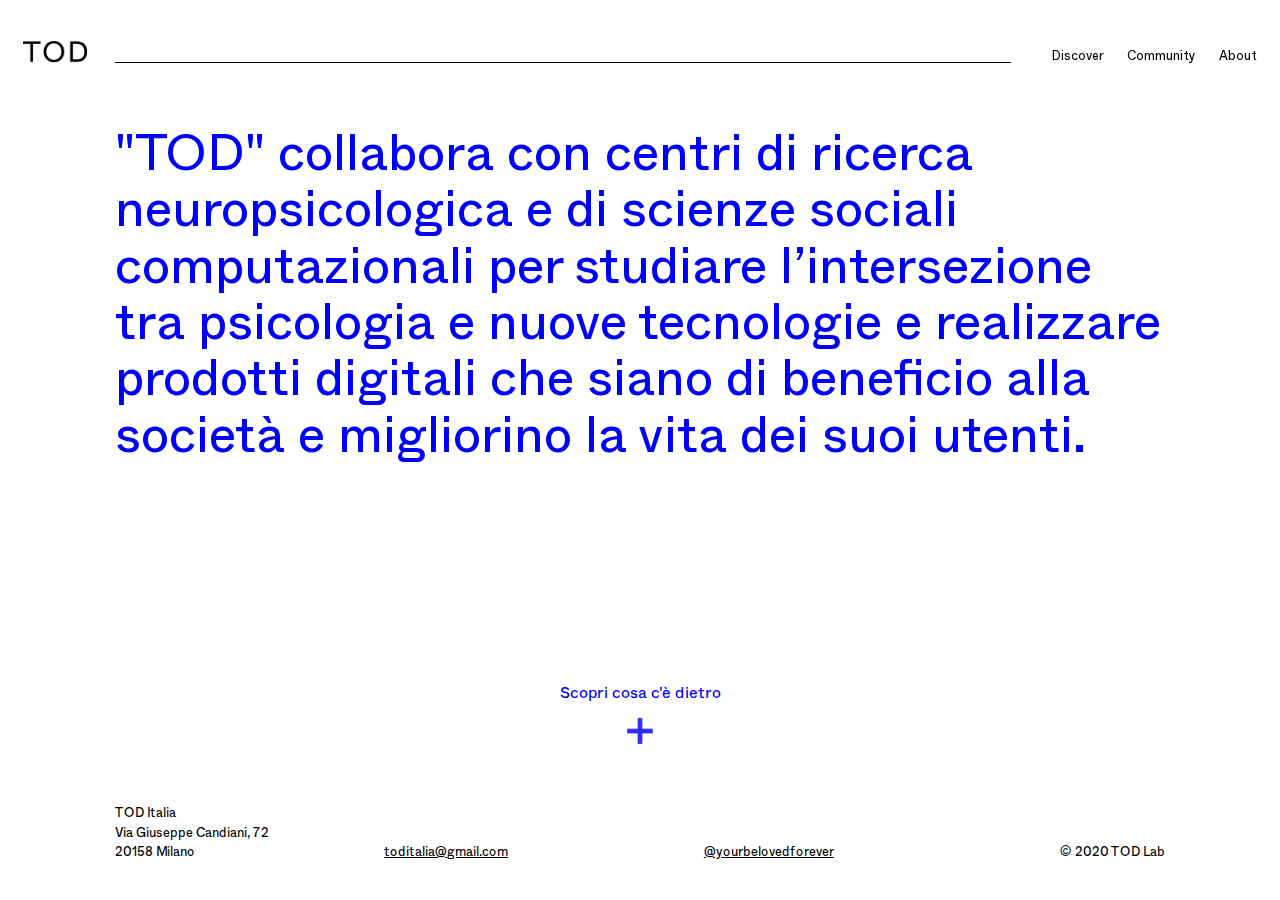
==== about.html @ 8852838d "Update about.html" ====
<!DOCTYPE html>
<html>
  <head>
    <meta charset="utf-8">
    <!-- DESKTOP -->
        <link  id="style" rel="stylesheet" type="text/css" href="assets/css/about/about1.css" media="screen and (min-width: 991px)" />
        <link rel="stylesheet" type="text/css" href="assets/css/about/about-common.css" media="screen and (min-width: 991px)" />

    <!-- MOBILE PORTRAIT -->
        <link id="style" rel="stylesheet" type="text/css" href="assets/css/mobile-portrait/about/about1-mp.css" media="screen and (orientation:portrait) and (max-width:991px)">
        <link rel='stylesheet' type='text/css' href='assets/css/mobile-portrait/about/about-common-mp.css' media="screen and (orientation:portrait) and (max-width:991px)">

    <!-- MOBILE LANDSCAPE -->
        <link id="style" rel="stylesheet" type="text/css" href="assets/css/about/about1.css" media="screen and (orientation:landscape) and (max-width:991px)">
        <link rel='stylesheet' type='text/css' href="assets/css/about/about-common.css" media="screen and (orientation:landscape) and (max-width:991px)">



    <meta name="viewport" content="width=device-width, initial-scale=1.0">

    <script src="assets/js/p5.min.js"></script>
    <script src="https://code.jquery.com/jquery-1.11.0.min.js"></script>
    <script src="assets/js/footer2.js"></script>


    <title>TOD: About</title>
    <link rel = "icon" href ="../assets/img/icon.png" type = "image/x-icon">
  </head>

<body>
  <!-- HEADER -->
  <div id = "header">
  <a href="index.html"><img src="assets/img/header/logo.png" id="logo" alt="TOD"></a>
  <hr id="headerline" style="position: fixed; height: 1px; border-style: none; background-color: black">
  </div>

  <div id="menu">
  <a href="discover.html" class="headerbtn" id="discover">Discover</a>
  <a href="community.html" class="headerbtn" id="community">Community</a>
  <a href="about.html" class="headerbtn" id="about">About</a>
  </div>
  </div>

<!-- ABOUT CONTENT -->
<div id="about-text">"TOD" collabora con centri di ricerca neuropsicologica e di scienze sociali computazionali per studiare l’intersezione tra
psicologia e nuove tecnologie e realizzare prodotti digitali che siano di beneficio alla società e migliorino la vita dei suoi utenti.</div>

<!-- CREDITS CONTENT -->
<div id="credits-container">

<div id="credits-text">
  <div id="credits-paragraph">TOD" è un progetto di design speculativo elaborato per il Laboratorio di Sintesi Finale C1 di Design della Comunicazione al Politecnico di Milano.</div>
  <div id="credits-names-block">
    <div class="credits-names" id="studs">TEAM<br>
  <a href="mailto:giovanni.bonassi99@gmail.com" id="studs-links">Giovanni Bonassi</a><br>
  <a href="mailto:martinabracchi.mb@gmail.com" id="studs-links">Martina Bracchi</a><br>
  <a href="mailto:silcasavola@gmail.com" id="studs-links">Silvia Casavola</a><br>
  <a href="mailto:don.ren99@gmail.com" id="studs-links">Donato Renzulli</a><br>
  <a href="mailto:tom.straga@gmail.com" id="studs-links">Tommaso Stragà</a><br>
  <a href="mailto:matteo.visini.99@gmail.com" id="studs-links">Matteo Visini</a>
</div>
<div class="credits-names" id="profs">PROFESSORI<br>Francesco Ermanno Guida<br>Pietro Buffa di Castelalto<br>Alessandro Masserdotti<br>Giacomo Scandolara</div>
<div class="credits-names" id="ass">ASSISTENTI<br>Marcello Jacopo Biffi<br>Alberto Candido<br>Michele Invernizzi<br>Andrea Pronzati<br>Claudia Tranti</div>
<div class="credits-names" id="uni">Politecnico di Milano<br>Design della Comunicazione<br>Lab. di Sintesi finale - C1<br>2020/2021</div>
</div>
</div>


<!-- VIDEO -->
<div id=video>
<iframe id="myVideo" src="https://player.vimeo.com/video/493549915" frameborder="0" allow="autoplay; fullscreen" allowfullscreen></iframe>
</div>

<!-- FOOTER -->
<div id="footer2">
<hr id="footerline" style="position: absolute; height: 1px; border-style: none; background-color: black">
<div id="foot1" class="foot">TOD Italia<br>Via Giuseppe Candiani, 72<br>20158 Milano</div>
<div id="foot2" class="foot"><a href="mailto:abc@example.com" class="footerlink">toditalia@gmail.com</a></div>
<div id="foot3" class="foot"><a href="https://www.instagram.com/yourbelovedforever/" class="footerlink">@yourbelovedforever</a></div>
<div id="foot4" class="foot">© 2020 TOD Lab</div>
</div>
</div>

<!-- SHOW CREDITS BTN -->
<div id="show-credits">
<div id="show-credits-text">Scopri cosa c'è dietro</div>
<img id="show-credits-btn" src="assets/img/about/plus-blue.png" onclick="showCredits()">
</div>


<!-- FOOTER -->
<div id="footer">
<hr id="footerline1" style="position: absolute; height: 1px; border-style: none; background-color: black">
<hr id="footerline2" style="position: absolute; height: 1px; border-style: none; background-color: black">
<div id="foot1" class="foot">TOD Italia<br>Via Giuseppe Candiani, 72<br>20158 Milano</div>
<div id="foot2" class="foot"><a href="mailto:abc@example.com" class="footerlink">toditalia@gmail.com</a></div>
<div id="foot3" class="foot"><a href="https://www.instagram.com/yourbelovedforever/" class="footerlink">@yourbelovedforever</a></div>
<div id="foot4" class="foot">© 2020 TOD Lab</div>
</div>



<script>

let unveil = false;

function showCredits() {
  if (unveil == false) {
      document.getElementById('style').setAttribute('href', 'assets/css/about/about2.css');
      document.getElementById("show-credits-btn").style.animation = "plusAnimation2 1s 1";
      document.getElementById("show-credits-btn").style.animationFillMode = "forwards";
      document.getElementById("show-credits-text").style.animationPlayState = "running";
      document.getElementById("credits-container").style.animation = "credits-container-appear 1s 1";

      unveil = true;
    }
  else {
    document.getElementById('style').setAttribute('href', 'assets/css/about/about1.css');
    document.getElementById("show-credits-btn").style.animation = "plusAnimation3 1s 1";
    document.getElementById("credits-container").style.opacity = "1";
    document.getElementById("credits-container").style.animation = "credits-container-disappear 1s 1";
    document.getElementById("credits-container").style.animationFillMode = "forwards";

    unveil = false;
  }
}


</script>


</body>
</html>
---- assets/css/about/about1.css ----
.footerlink:hover {
  color: var(--tod-blue)
}

#logo:hover {
    content: url('../img/header/logo-blue.png');
}

.headerbtn:hover {
  color: var(--tod-blue);
  cursor: crosshair;
}

/* BTS BUTTON */
#show-credits-text {
  display: block;
}

#credits-container {
  opacity: 0;
 }

@keyframes credits-container-disappear {
  0% {opacity: 1;}
  100% {opacity: 0;}
}
---- assets/css/about/about-common.css ----
:root {
  --margin: 9vw;
  --top-margin: 6vh;
  --bottom-margin: 15vh;
  --header-margin: 1.8vw;


/* GRID */
  --width1: 8.33%;   /* 1/12 */
  --width2: 16.66%;   /* 1/6 */
  --width3: 25%;   /* 1/4 */
  --width4: 33.33%;   /* 1/3 */
  --width5: 41.66%;   /* 5/12 */
  --width6: 50%;   /* 1/2 */
  --width7: 58.33%;   /* 7/12 */
  --width8: 66.66%;   /* 2/3 */
  --width9: 75%;   /* 3/4 */
  --width10: 83.33%;   /* 5/6 */
  --width11: 91.66%;   /* 11/12 */

/* LAYERS */
 --header-layer: 50;
 --footer-layer: 10;
 --content-layer: 0;
 --back-content: -20;
 --overlay-layer: 20;

/* TOD BLUE <3 */
 --tod-blue: #2c2cff;
}

/* FONT */
@font-face {
    font-family: 'Whyte';
    src: url('assets/font/Whyte-Regular.eot');
    src: local('Whyte Regular'), local('Whyte-Regular'),
        url('../../font/Whyte-Regular.eot?#iefix') format('embedded-opentype'),
        url('../../font/Whyte-Regular.woff2') format('woff2'),
        url('../../font/Whyte-Regular.woff') format('woff'),
        url('../../font/Whyte-Regular.ttf') format('truetype');
    font-weight: normal;
    font-style: normal;
}

/* BODY */
body {
  margin:0;
  padding: 0;
  width: 100%;
  overflow-x: hidden;
  cursor: crosshair;
  font-family: "Whyte", sans-serif;
  line-height: 1.1;
}

body::-webkit-scrollbar {
  display: none;
}

/* HEADER */
#header {
  width: 100%;
  position: fixed;
  top: 0;

  font-family: "Whyte", sans-serif;
  z-index: var(--header-layer);
}

#logo {
  width: 5vw;
  margin-top: var(--top-margin);
  margin-left: var(--header-margin);
  transform:translate(0, -60%);
  /* border-style: solid; */
}

#headerline {left: var(--margin); right: 21vw; top: var(--top-margin); height: 1px;}

#menu {
  position: fixed;
  top: var(--top-margin);

  right: var(--header-margin);
  z-index: var(--header-layer);
  display: table;
  /* border-style: solid; */
  transform:translate(0, -20%);
}

.headerbtn {
  position: relative;
  background-color: transparent;
  font-size: 1vw;
  font-family: "Whyte", sans-serif;
  color: black;
  /* border-style: solid; */
}

#discover, #community {padding-right: var(--header-margin)}

a {
text-decoration: none;
cursor: crosshair;
}

/* FOOTER */
#footer {
  position: absolute;
  right: var(--margin);
  font-size: 1vw;
  display: flex;
  z-index: var(--footer-layer);
}

.foot {
  bottom: 0;
  position: absolute;
  line-height: 1.2rem;
  padding-bottom: 4vh;
}

#foot2 {
  left: 33%;
  /* transform: translate(+50%, 0); */
}

#foot3 {
  left: 66%;
  transform: translate(-50%, 0);
}

#foot4 {
  bottom: 0;
  right: 0;
}

.footerlink {
  text-decoration: underline;
  color: black;
}

#footerline {
  left: var(--margin);
  right: 0;
  bottom: var(--bottom-margin);
}


/* FOOTER */
#foot1 {
  left: var(--margin);
}


#show-credits {
  position: absolute;
  top: 75vh;
  /* border: solid; */
  text-align: center;
  width: 100%;
  z-index: var(--header-layer);
}

/* SHOW CREDITS TEXT */

#show-credits-text {
  margin: auto;
  color: blue;
  padding: 1vw;

  -webkit-animation: showCreditsDisappear 1s 1;
  animation-fill-mode: forwards;
  animation-play-state: paused;
 }

@keyframes showCreditsDisappear {
  0% {opacity: 1;}
  100% {opacity: 0;}
}


/* SHOW CREDITS BTN */
#show-credits-btn {
  width: 2vw;
  animation: plusAnimation1 1s infinite;
  z-index: var(--header-layer);
}



@keyframes plusAnimation1 {
  0% {transform:translate(0, 0%)}
  50% {transform:translate(0, 30%)}
  100% {transform:translate(0, 0%)}
}


@keyframes plusAnimation2 {
  0% {transform:rotate(0deg)}
  100% {transform: rotate(-45deg)}
}


@keyframes plusAnimation3 {
0% {transform:rotate(-45deg)}
100% {transform: rotate(0deg)}
}




/* ABOUT TEXT */
#about-text {
  position: absolute;
  top: 15vh;
  left: var(--margin);
  right: var(--margin);
  font-size: 4vw;
  color: blue;
}


/* CREDITS */
#credits-container {
  position: absolute;
  top: 0;
  left: 0;
  margin: 0;
  width: 100%;
  background-color: var(--tod-blue);
  z-index: var(--overlay-layer);
  line-height: 1.1;
  padding-bottom: 30vh;
}

#credits-text {
  position: absolute;
  top: 15vh;
  left: var(--margin);
  right: var(--margin);
  height: 60vh;
}


#credits-paragraph {
  top: 0;
  left: 0;
  right: 0;
  font-size: 4vw;
  color: white;
}

#credits-names-block {
  position: absolute;
  bottom: 0;
  width: 100%;
  line-height: 1.3;
}

.credits-names {
  position: absolute;
  font-size: 1vw;
  color: white;
  display: inline-table;
  bottom: 0;
}

#studs-links {
  color: white;
  text-decoration: underline;
}

#studs-links:hover {
background-color: white;
color: var(--tod-blue);
}

#studs {
  left: 0;
}

#profs {
  left: 23%;
}

#ass {
  left: 51%;
}

#uni {
  left: 75%;
}





/* VIDEO */
#video {
  position: absolute;
  bottom: 0vh;
  padding-bottom: 25vh;
  width: 100vw;
}
iframe {
  position: relative;
  margin: auto;
  display: block;
  width: 82vw;
  height: 46.125vw;
  overflow: hidden;
}






/* FOOTER */
#footer {
  position: absolute;
  right: var(--margin);
  font-size: 1vw;
  display: flex;
  z-index: 0;
  /* border-style: solid; */
}

.foot {
  bottom: 0;
  position: absolute;
  line-height: 1.2rem;
  padding-bottom: 4vh;
}

#foot2 {
  left: 33%;
  /* transform: translate(+50%, 0); */
}

#foot3 {
  left: 66%;
  transform: translate(-50%, 0);
}

#foot4 {
  bottom: 0;
  right: 0;
}

.footerlink {
  text-decoration: underline;
  color: black;
}

.footerlink:hover {
  color: var(--tod-blue)
}


#footerline {
  left: var(--margin);
  right: 0;
  bottom: var(--bottom-margin);
}
---- assets/css/mobile-portrait/about/about-common-mp.css ----
:root {
  --margin: 9vw;
  --top-margin: 6vh;
  --bottom-margin: 15vh;
  --header-margin: 1.8vw;


/* GRID */
  --width1: 8.33%;   /* 1/12 */
  --width2: 16.66%;   /* 1/6 */
  --width3: 25%;   /* 1/4 */
  --width4: 33.33%;   /* 1/3 */
  --width5: 41.66%;   /* 5/12 */
  --width6: 50%;   /* 1/2 */
  --width7: 58.33%;   /* 7/12 */
  --width8: 66.66%;   /* 2/3 */
  --width9: 75%;   /* 3/4 */
  --width10: 83.33%;   /* 5/6 */
  --width11: 91.66%;   /* 11/12 */

/* LAYERS */
 --header-layer: 100;
 --content-layer: 0;
 --back-content: -20;
 --overlay-layer: 50;

/* TOD BLUE <3 */
 --tod-blue: #2c2cff;
}

/* FONT */
@font-face {
    font-family: 'Whyte';
    src: url('assets/font/Whyte-Regular.eot');
    src: local('Whyte Regular'), local('Whyte-Regular'),
        url('../../../font/Whyte-Regular.eot?#iefix') format('embedded-opentype'),
        url('../../../font/Whyte-Regular.woff2') format('woff2'),
        url('../../../font/Whyte-Regular.woff') format('woff'),
        url('../../../font/Whyte-Regular.ttf') format('truetype');
    font-weight: normal;
    font-style: normal;
}

/* BODY */
body {
  margin:0;
  padding: 0;
  width: 100%;
  overflow:scroll;
  overflow-x: hidden;
  cursor: crosshair;
  font-family: "Whyte", sans-serif;
  line-height: 1.1;
}

body::-webkit-scrollbar {
  display: none;
}

/* HEADER */
#header {
  width: 100%;
  position: fixed;
  top: 0;

  font-family: "Whyte", sans-serif;
  z-index: var(--header-layer);
}

#logo {
  width: 5vw;
  margin-top: var(--top-margin);
  margin-left: var(--header-margin);
  transform:translate(0, -60%);
  /* border-style: solid; */
}

#headerline {left: var(--margin); right: 21vw; top: var(--top-margin); height: 1px;}

#menu {
  position: fixed;
  top: var(--top-margin);

  right: var(--header-margin);
  z-index: var(--header-layer);
  display: table;
  /* border-style: solid; */
  transform:translate(0, -20%);
}

.headerbtn {
  position: relative;
  background-color: transparent;
  font-size: 1vw;
  font-family: "Whyte", sans-serif;
  color: black;
  /* border-style: solid; */
}

#discover, #community {padding-right: var(--header-margin)}

a {
text-decoration: none;
cursor: crosshair;
}

/* FOOTER */
#footer {
  position: absolute;
  right: var(--margin);
  font-size: 1vw;
  display: flex;
  z-index: var(--header-layer);
  /* border-style: solid; */
}

.foot {
  bottom: 0;
  position: absolute;
  line-height: 1.2rem;
  padding-bottom: 4vh;
}

#foot2 {
  left: 33%;
  /* transform: translate(+50%, 0); */
}

#foot3 {
  left: 66%;
  transform: translate(-50%, 0);
}

#foot4 {
  bottom: 0;
  right: 0;
}

.footerlink {
  text-decoration: underline;
  color: black;
}

#footerline {
  left: var(--margin);
  right: 0;
  bottom: var(--bottom-margin);
}


/* FOOTER */
#foot1 {
  left: var(--margin);
}


#show-credits {
  position: absolute;
  bottom: var(--top-margin);
  /* border: solid; */
  text-align: center;
  width: 100%;
}

/* SHOW CREDITS TEXT */

#show-credits-text {
  margin: auto;
  color: blue;
  padding: 1vw;

  -webkit-animation: showCreditsDisappear 1s 1;
  animation-fill-mode: forwards;
  animation-play-state: paused;
 }

@keyframes showCreditsDisappear {
  0% {opacity: 1;}
  100% {opacity: 0;}
}


/* SHOW CREDITS BTN */
#show-credits-btn {
  width: 2vw;
  animation: plusAnimation1 1s infinite;
  z-index: var(--header-layer);
}



@keyframes plusAnimation1 {
  0% {transform:translate(0, 0%)}
  50% {transform:translate(0, 30%)}
  100% {transform:translate(0, 0%)}
}


@keyframes plusAnimation2 {
  0% {transform:rotate(0deg)}
  100% {transform: rotate(-45deg)}
}


@keyframes plusAnimation3 {
0% {transform:rotate(-45deg)}
100% {transform: rotate(0deg)}
}




/* ABOUT TEXT */
#about-text {
  position: absolute;
  top: 15vh;
  left: var(--margin);
  right: var(--margin);
  font-size: 4vw;
  color: blue;
}


/* CREDITS */
#credits-container {
  position: absolute;
  top: 0;
  left: 0;
  margin: 0;
  width: 100%;
  height: 100%;
  background-color: var(--tod-blue);
  z-index: 0;
  line-height: 1.1;
}

#credits-text {
  position: absolute;
  top: 15vh;
  left: var(--margin);
  right: var(--margin);
  font-size: 4vw;
  color: white;
}

#credits-names-block {
  position: absolute;
  bottom: 15vh;
  left: var(--margin);
  right: var(--margin);
  line-height: 1.3;
}

.credits-names {
  position: absolute;
  font-size: 1.3svw;
  color: white;
  display: inline-table;
  bottom: 0;
}

#studs-links {
  color: white;
  text-decoration: underline;
}

#studs-links:hover {
background-color: white;
color: var(--tod-blue);
}

#studs {
  left: 0;
}

#profs {
  left: 23%;
}

#ass {
  left: 51%;
}

#uni {
  left: 75%;
}




/* FOOTER */
#footer {
  position: absolute;
  right: var(--margin);
  font-size: 1vw;
  display: flex;
  z-index: var(--header-layer);
  /* border-style: solid; */
}

.foot {
  bottom: 0;
  position: absolute;
  line-height: 1.2rem;
  padding-bottom: 4vh;
}

#foot2 {
  left: 33%;
  /* transform: translate(+50%, 0); */
}

#foot3 {
  left: 66%;
  transform: translate(-50%, 0);
}

#foot4 {
  bottom: 0;
  right: 0;
}

.footerlink {
  text-decoration: underline;
  color: black;
}

.footerlink:hover {
  color: var(--tod-blue)
}


#footerline {
  left: var(--margin);
  right: 0;
  bottom: var(--bottom-margin);
}
---- assets/css/about/about1.css ----
.footerlink:hover {
  color: var(--tod-blue)
}

#logo:hover {
    content: url('../img/header/logo-blue.png');
}

.headerbtn:hover {
  color: var(--tod-blue);
  cursor: crosshair;
}

/* BTS BUTTON */
#show-credits-text {
  display: block;
}

#credits-container {
  opacity: 0;
 }

@keyframes credits-container-disappear {
  0% {opacity: 1;}
  100% {opacity: 0;}
}
---- assets/css/about/about-common.css ----
:root {
  --margin: 9vw;
  --top-margin: 6vh;
  --bottom-margin: 15vh;
  --header-margin: 1.8vw;


/* GRID */
  --width1: 8.33%;   /* 1/12 */
  --width2: 16.66%;   /* 1/6 */
  --width3: 25%;   /* 1/4 */
  --width4: 33.33%;   /* 1/3 */
  --width5: 41.66%;   /* 5/12 */
  --width6: 50%;   /* 1/2 */
  --width7: 58.33%;   /* 7/12 */
  --width8: 66.66%;   /* 2/3 */
  --width9: 75%;   /* 3/4 */
  --width10: 83.33%;   /* 5/6 */
  --width11: 91.66%;   /* 11/12 */

/* LAYERS */
 --header-layer: 50;
 --footer-layer: 10;
 --content-layer: 0;
 --back-content: -20;
 --overlay-layer: 20;

/* TOD BLUE <3 */
 --tod-blue: #2c2cff;
}

/* FONT */
@font-face {
    font-family: 'Whyte';
    src: url('assets/font/Whyte-Regular.eot');
    src: local('Whyte Regular'), local('Whyte-Regular'),
        url('../../font/Whyte-Regular.eot?#iefix') format('embedded-opentype'),
        url('../../font/Whyte-Regular.woff2') format('woff2'),
        url('../../font/Whyte-Regular.woff') format('woff'),
        url('../../font/Whyte-Regular.ttf') format('truetype');
    font-weight: normal;
    font-style: normal;
}

/* BODY */
body {
  margin:0;
  padding: 0;
  width: 100%;
  overflow-x: hidden;
  cursor: crosshair;
  font-family: "Whyte", sans-serif;
  line-height: 1.1;
}

body::-webkit-scrollbar {
  display: none;
}

/* HEADER */
#header {
  width: 100%;
  position: fixed;
  top: 0;

  font-family: "Whyte", sans-serif;
  z-index: var(--header-layer);
}

#logo {
  width: 5vw;
  margin-top: var(--top-margin);
  margin-left: var(--header-margin);
  transform:translate(0, -60%);
  /* border-style: solid; */
}

#headerline {left: var(--margin); right: 21vw; top: var(--top-margin); height: 1px;}

#menu {
  position: fixed;
  top: var(--top-margin);

  right: var(--header-margin);
  z-index: var(--header-layer);
  display: table;
  /* border-style: solid; */
  transform:translate(0, -20%);
}

.headerbtn {
  position: relative;
  background-color: transparent;
  font-size: 1vw;
  font-family: "Whyte", sans-serif;
  color: black;
  /* border-style: solid; */
}

#discover, #community {padding-right: var(--header-margin)}

a {
text-decoration: none;
cursor: crosshair;
}

/* FOOTER */
#footer {
  position: absolute;
  right: var(--margin);
  font-size: 1vw;
  display: flex;
  z-index: var(--footer-layer);
}

.foot {
  bottom: 0;
  position: absolute;
  line-height: 1.2rem;
  padding-bottom: 4vh;
}

#foot2 {
  left: 33%;
  /* transform: translate(+50%, 0); */
}

#foot3 {
  left: 66%;
  transform: translate(-50%, 0);
}

#foot4 {
  bottom: 0;
  right: 0;
}

.footerlink {
  text-decoration: underline;
  color: black;
}

#footerline {
  left: var(--margin);
  right: 0;
  bottom: var(--bottom-margin);
}


/* FOOTER */
#foot1 {
  left: var(--margin);
}


#show-credits {
  position: absolute;
  top: 75vh;
  /* border: solid; */
  text-align: center;
  width: 100%;
  z-index: var(--header-layer);
}

/* SHOW CREDITS TEXT */

#show-credits-text {
  margin: auto;
  color: blue;
  padding: 1vw;

  -webkit-animation: showCreditsDisappear 1s 1;
  animation-fill-mode: forwards;
  animation-play-state: paused;
 }

@keyframes showCreditsDisappear {
  0% {opacity: 1;}
  100% {opacity: 0;}
}


/* SHOW CREDITS BTN */
#show-credits-btn {
  width: 2vw;
  animation: plusAnimation1 1s infinite;
  z-index: var(--header-layer);
}



@keyframes plusAnimation1 {
  0% {transform:translate(0, 0%)}
  50% {transform:translate(0, 30%)}
  100% {transform:translate(0, 0%)}
}


@keyframes plusAnimation2 {
  0% {transform:rotate(0deg)}
  100% {transform: rotate(-45deg)}
}


@keyframes plusAnimation3 {
0% {transform:rotate(-45deg)}
100% {transform: rotate(0deg)}
}




/* ABOUT TEXT */
#about-text {
  position: absolute;
  top: 15vh;
  left: var(--margin);
  right: var(--margin);
  font-size: 4vw;
  color: blue;
}


/* CREDITS */
#credits-container {
  position: absolute;
  top: 0;
  left: 0;
  margin: 0;
  width: 100%;
  background-color: var(--tod-blue);
  z-index: var(--overlay-layer);
  line-height: 1.1;
  padding-bottom: 30vh;
}

#credits-text {
  position: absolute;
  top: 15vh;
  left: var(--margin);
  right: var(--margin);
  height: 60vh;
}


#credits-paragraph {
  top: 0;
  left: 0;
  right: 0;
  font-size: 4vw;
  color: white;
}

#credits-names-block {
  position: absolute;
  bottom: 0;
  width: 100%;
  line-height: 1.3;
}

.credits-names {
  position: absolute;
  font-size: 1vw;
  color: white;
  display: inline-table;
  bottom: 0;
}

#studs-links {
  color: white;
  text-decoration: underline;
}

#studs-links:hover {
background-color: white;
color: var(--tod-blue);
}

#studs {
  left: 0;
}

#profs {
  left: 23%;
}

#ass {
  left: 51%;
}

#uni {
  left: 75%;
}





/* VIDEO */
#video {
  position: absolute;
  bottom: 0vh;
  padding-bottom: 25vh;
  width: 100vw;
}
iframe {
  position: relative;
  margin: auto;
  display: block;
  width: 82vw;
  height: 46.125vw;
  overflow: hidden;
}






/* FOOTER */
#footer {
  position: absolute;
  right: var(--margin);
  font-size: 1vw;
  display: flex;
  z-index: 0;
  /* border-style: solid; */
}

.foot {
  bottom: 0;
  position: absolute;
  line-height: 1.2rem;
  padding-bottom: 4vh;
}

#foot2 {
  left: 33%;
  /* transform: translate(+50%, 0); */
}

#foot3 {
  left: 66%;
  transform: translate(-50%, 0);
}

#foot4 {
  bottom: 0;
  right: 0;
}

.footerlink {
  text-decoration: underline;
  color: black;
}

.footerlink:hover {
  color: var(--tod-blue)
}


#footerline {
  left: var(--margin);
  right: 0;
  bottom: var(--bottom-margin);
}
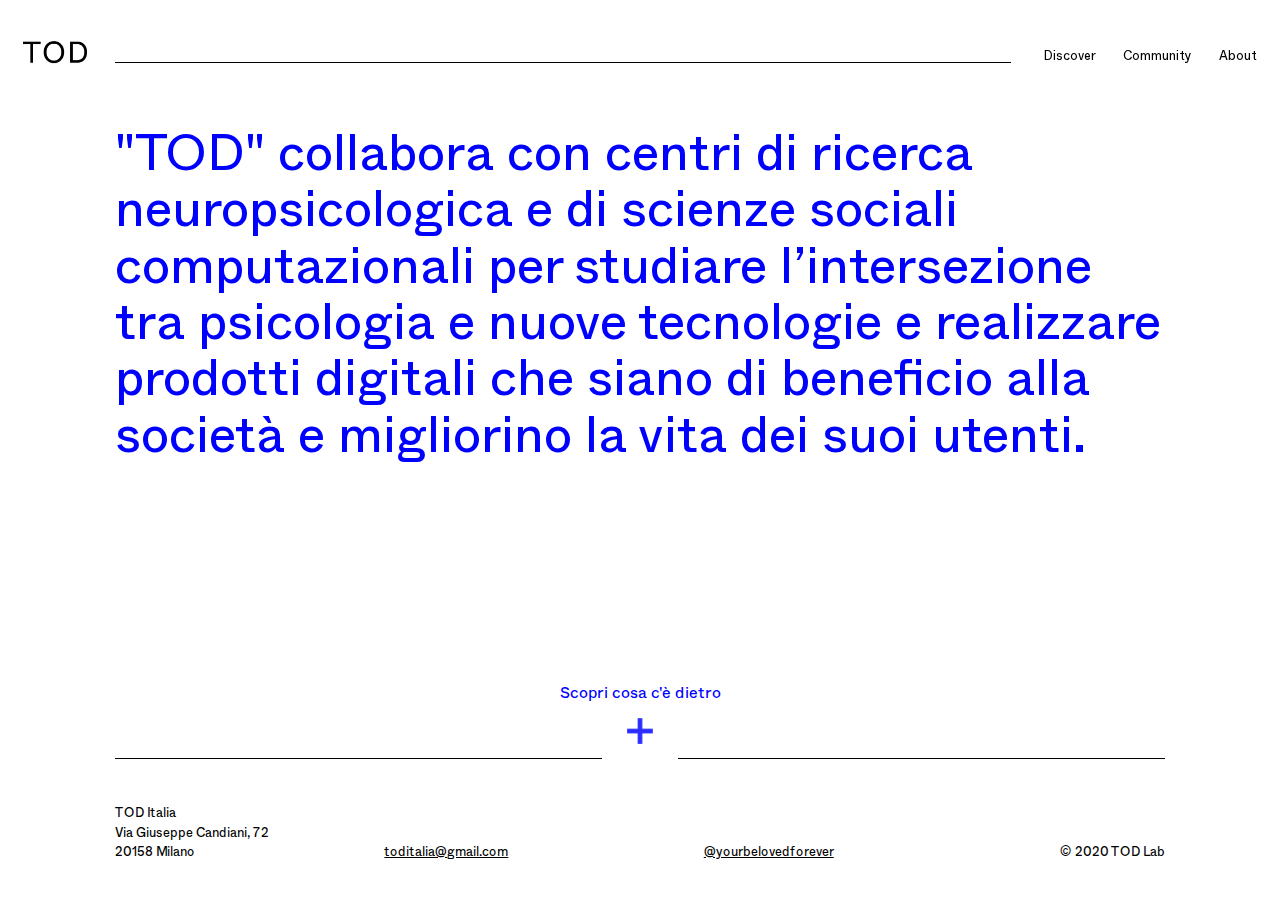
==== commit 461c4aaa: "updated" ====
--- a/about.html
+++ b/about.html
@@ -7,7 +7,7 @@
         <link rel="stylesheet" type="text/css" href="assets/css/about/about-common.css" media="screen and (min-width: 991px)" />
 
     <!-- MOBILE PORTRAIT -->
-        <link id="style" rel="stylesheet" type="text/css" href="assets/css/mobile-portrait/about/about1-mp.css" media="screen and (orientation:portrait) and (max-width:991px)">
+        <link id="style-mobile" rel="stylesheet" type="text/css" href="assets/css/mobile-portrait/about/about1-mp.css" media="screen and (orientation:portrait) and (max-width:991px)">
         <link rel='stylesheet' type='text/css' href='assets/css/mobile-portrait/about/about-common-mp.css' media="screen and (orientation:portrait) and (max-width:991px)">
 
     <!-- MOBILE LANDSCAPE -->
@@ -31,12 +31,15 @@
   <!-- HEADER -->
   <div id = "header">
   <a href="index.html"><img src="assets/img/header/logo.png" id="logo" alt="TOD"></a>
+  <img src="assets/img/header/menu-mobile.png" id="menu-mobile" alt="Menu" onclick="menuMobile()">
   <hr id="headerline" style="position: fixed; height: 1px; border-style: none; background-color: black">
   </div>
 
   <div id="menu">
+  <div id="headerbtns">
   <a href="discover.html" class="headerbtn" id="discover">Discover</a>
   <a href="community.html" class="headerbtn" id="community">Community</a>
+  <a href="community-mobile.html" class="headerbtn" id="community-mobile">Community</a>
   <a href="about.html" class="headerbtn" id="about">About</a>
   </div>
   </div>
@@ -44,6 +47,7 @@
 <!-- ABOUT CONTENT -->
 <div id="about-text">"TOD" collabora con centri di ricerca neuropsicologica e di scienze sociali computazionali per studiare l’intersezione tra
 psicologia e nuove tecnologie e realizzare prodotti digitali che siano di beneficio alla società e migliorino la vita dei suoi utenti.</div>
+
 
 <!-- CREDITS CONTENT -->
 <div id="credits-container">
@@ -65,11 +69,11 @@
 </div>
 </div>
 
-
 <!-- VIDEO -->
 <div id=video>
 <iframe id="myVideo" src="https://player.vimeo.com/video/493549915" frameborder="0" allow="autoplay; fullscreen" allowfullscreen></iframe>
 </div>
+
 
 <!-- FOOTER -->
 <div id="footer2">
@@ -81,14 +85,6 @@
 </div>
 </div>
 
-<!-- SHOW CREDITS BTN -->
-<div id="show-credits">
-<div id="show-credits-text">Scopri cosa c'è dietro</div>
-<img id="show-credits-btn" src="assets/img/about/plus-blue.png" onclick="showCredits()">
-</div>
-
-
-<!-- FOOTER -->
 <div id="footer">
 <hr id="footerline1" style="position: absolute; height: 1px; border-style: none; background-color: black">
 <hr id="footerline2" style="position: absolute; height: 1px; border-style: none; background-color: black">
@@ -99,6 +95,16 @@
 </div>
 
 
+<!-- VIDEO -->
+<div id=video2>
+<iframe id="myVideo2" src="https://player.vimeo.com/video/493549915" frameborder="0" allow="autoplay; fullscreen" allowfullscreen></iframe>
+</div>
+
+<!-- SHOW CREDITS BTN -->
+<div id="show-credits">
+<div id="show-credits-text">Scopri cosa c'è dietro</div>
+<img id="show-credits-btn" src="assets/img/about/plus-blue.png" onclick="showCredits()">
+</div>
 
 <script>
 
@@ -106,24 +112,53 @@
 
 function showCredits() {
   if (unveil == false) {
-      document.getElementById('style').setAttribute('href', 'assets/css/about/about2.css');
+  document.getElementById('style').setAttribute('href', 'assets/css/about/about2.css');
+  document.getElementById('style-mobile').setAttribute('href', 'assets/css/mobile-portrait/about/about2-mp.css');
       document.getElementById("show-credits-btn").style.animation = "plusAnimation2 1s 1";
       document.getElementById("show-credits-btn").style.animationFillMode = "forwards";
       document.getElementById("show-credits-text").style.animationPlayState = "running";
       document.getElementById("credits-container").style.animation = "credits-container-appear 1s 1";
+      document.getElementById("myVideo2").src = "https://player.vimeo.com/video/308767520";
 
       unveil = true;
+      console.log("bella")
     }
   else {
     document.getElementById('style').setAttribute('href', 'assets/css/about/about1.css');
+    document.getElementById('style-mobile').setAttribute('href', 'assets/css/mobile-portrait/about/about1-mp.css');
     document.getElementById("show-credits-btn").style.animation = "plusAnimation3 1s 1";
     document.getElementById("credits-container").style.opacity = "1";
     document.getElementById("credits-container").style.animation = "credits-container-disappear 1s 1";
     document.getElementById("credits-container").style.animationFillMode = "forwards";
+    document.getElementById("myVideo2").src = "https://player.vimeo.com/video/493549915";
 
     unveil = false;
+    console.log("bella")
   }
 }
+
+  // MENU MOBILE
+  let open = false;
+
+  function menuMobile() {
+
+  if (open == false) {
+      document.getElementById("menu").style.animation = "show-menu 1s 1";
+      document.getElementById("menu").style.animationFillMode = "forwards";
+      open = true;
+      //
+      // if (window.innerWidth < window.innerHeight) {
+      //     document.getElementById("show-credits").style.animation = "show-menu 1s 1";
+      //     document.getElementById("show-credits").style.animationFillMode = "forwards";
+      // }
+  }
+
+  else if (open == true) {
+      document.getElementById("menu").style.animation = "hide-menu 1s 1";
+      document.getElementById("menu").style.animationFillMode = "forwards";
+      open = false;
+  }
+  }
 
 
 </script>
--- a/assets/css/about/about1.css
+++ b/assets/css/about/about1.css
@@ -3,7 +3,7 @@
 }
 
 #logo:hover {
-    content: url('../img/header/logo-blue.png');
+    content: url('../../img/header/logo-blue.png');
 }
 
 .headerbtn:hover {
--- a/assets/css/about/about-common.css
+++ b/assets/css/about/about-common.css
@@ -312,6 +312,8 @@
   overflow: hidden;
 }
 
+#video2, #menu-mobile, #community-mobile {display: none}
+
 
 
 
@@ -364,3 +366,17 @@
   right: 0;
   bottom: var(--bottom-margin);
 }
+
+
+#footerline1 {
+  left: var(--margin);
+  right: 44vw;
+  bottom: var(--bottom-margin);
+}
+
+
+#footerline2 {
+  left: 53vw;
+  right: 0;
+  bottom: var(--bottom-margin);
+}
--- a/assets/css/mobile-portrait/about/about1-mp.css
+++ b/assets/css/mobile-portrait/about/about1-mp.css
@@ -0,0 +1,29 @@
+.footerlink:hover {
+  color: var(--tod-blue)
+}
+
+#logo:hover {
+    content: url('../img/header/logo-blue.png');
+}
+
+.headerbtn:hover {
+  color: var(--tod-blue);
+  cursor: crosshair;
+}
+
+/* BTS BUTTON */
+#show-credits-text {
+  display: block;
+}
+
+#credits-container {
+  opacity: 0;
+
+ }
+
+@keyframes credits-container-disappear {
+  0% {opacity: 1;}
+  100% {opacity: 0;}
+}
+
+#headerline, #community, #discover {display: none}
--- a/assets/css/mobile-portrait/about/about-common-mp.css
+++ b/assets/css/mobile-portrait/about/about-common-mp.css
@@ -1,9 +1,8 @@
 :root {
-  --margin: 9vw;
-  --top-margin: 6vh;
-  --bottom-margin: 15vh;
-  --header-margin: 1.8vw;
-
+/* MOBILE MA LA FONT SIZE FALLA A OCCHIO POI DECIDIAMO */
+  --mobilemargin: 5vw;
+--mobiletopmargin: 5vh;
+--mobileheaderlinemargin: 12vw;
 
 /* GRID */
   --width1: 8.33%;   /* 1/12 */
@@ -19,10 +18,10 @@
   --width11: 91.66%;   /* 11/12 */
 
 /* LAYERS */
+ --overlay-layer: 0;
+ --top-content: 10;
+  --menu-layer: 50;
  --header-layer: 100;
- --content-layer: 0;
- --back-content: -20;
- --overlay-layer: 50;
 
 /* TOD BLUE <3 */
  --tod-blue: #2c2cff;
@@ -46,7 +45,6 @@
   margin:0;
   padding: 0;
   width: 100%;
-  overflow:scroll;
   overflow-x: hidden;
   cursor: crosshair;
   font-family: "Whyte", sans-serif;
@@ -59,45 +57,74 @@
 
 /* HEADER */
 #header {
-  width: 100%;
+  width: 100vw;
   position: fixed;
   top: 0;
 
-  font-family: "Whyte", sans-serif;
   z-index: var(--header-layer);
 }
 
 #logo {
+  position: fixed;
+  width: 15vw;
+  top: var(--mobilemargin);
+  left: var(--mobilemargin);
+}
+
+#logo:hover {
+    content: url('../../../img/header/logo-blue.png');
+}
+
+#menu-mobile {
+  position: fixed;
+  right: var(--mobilemargin);
+  top: var(--mobilemargin);
   width: 5vw;
-  margin-top: var(--top-margin);
-  margin-left: var(--header-margin);
-  transform:translate(0, -60%);
-  /* border-style: solid; */
-}
-
-#headerline {left: var(--margin); right: 21vw; top: var(--top-margin); height: 1px;}
+}
+
+#menu-mobile:hover, {content: url('../../../img/header/menu-mobile-blue.png')}
+}
+
+#headerline, #community, #discover {display: none}
+
 
 #menu {
   position: fixed;
-  top: var(--top-margin);
-
-  right: var(--header-margin);
-  z-index: var(--header-layer);
-  display: table;
-  /* border-style: solid; */
-  transform:translate(0, -20%);
+  left: 100%;
+  top: 0;
+  width: 100vw;
+  height: 100vh;
+  padding-top: 38vh;
+  background: white;
+  z-index: var(--menu-layer);
+}
+
+a:focus {outline: none}
+
+@keyframes show-menu {
+ 0% {left: 100%}
+ 100% {left: 0%}
+}
+
+@keyframes hide-menu {
+ 0% {left: 0%}
+ 100% {left: 100%}
 }
 
 .headerbtn {
-  position: relative;
-  background-color: transparent;
-  font-size: 1vw;
-  font-family: "Whyte", sans-serif;
-  color: black;
-  /* border-style: solid; */
-}
-
-#discover, #community {padding-right: var(--header-margin)}
+  text-align: center;
+  width: 100%;
+  border: none;
+  font-size: 6.5vh;
+  display: block;
+  color: var(--tod-blue);
+  padding-bottom: 3vh;
+  filter: blur(6px); -webkit-filter:blur(6px);
+}
+
+.headerbtn:hover {
+  filter: blur(0px); -webkit-filter:blur(0px);
+}
 
 a {
 text-decoration: none;
@@ -105,61 +132,17 @@
 }
 
 /* FOOTER */
-#footer {
-  position: absolute;
-  right: var(--margin);
-  font-size: 1vw;
-  display: flex;
-  z-index: var(--header-layer);
-  /* border-style: solid; */
-}
-
-.foot {
-  bottom: 0;
-  position: absolute;
-  line-height: 1.2rem;
-  padding-bottom: 4vh;
-}
-
-#foot2 {
-  left: 33%;
-  /* transform: translate(+50%, 0); */
-}
-
-#foot3 {
-  left: 66%;
-  transform: translate(-50%, 0);
-}
-
-#foot4 {
-  bottom: 0;
-  right: 0;
-}
-
-.footerlink {
-  text-decoration: underline;
-  color: black;
-}
-
-#footerline {
-  left: var(--margin);
-  right: 0;
-  bottom: var(--bottom-margin);
-}
-
-
-/* FOOTER */
-#foot1 {
-  left: var(--margin);
-}
+#footer, #video {
+      display: none}
 
 
 #show-credits {
   position: absolute;
-  bottom: var(--top-margin);
+  top: 53vh;
   /* border: solid; */
   text-align: center;
   width: 100%;
+  z-index: var(--top-layer);
 }
 
 /* SHOW CREDITS TEXT */
@@ -168,6 +151,7 @@
   margin: auto;
   color: blue;
   padding: 1vw;
+  font-size: 3vw;
 
   -webkit-animation: showCreditsDisappear 1s 1;
   animation-fill-mode: forwards;
@@ -182,9 +166,9 @@
 
 /* SHOW CREDITS BTN */
 #show-credits-btn {
-  width: 2vw;
+  width: 5vw;
   animation: plusAnimation1 1s infinite;
-  z-index: var(--header-layer);
+  /* z-index: var(--top-layer); */
 }
 
 
@@ -213,10 +197,10 @@
 /* ABOUT TEXT */
 #about-text {
   position: absolute;
-  top: 15vh;
-  left: var(--margin);
-  right: var(--margin);
-  font-size: 4vw;
+  top: 12vh;
+  left: var(--mobilemargin);
+  right: var(--mobilemargin);
+  font-size: 6.5vw;
   color: blue;
 }
 
@@ -227,36 +211,47 @@
   top: 0;
   left: 0;
   margin: 0;
+  width: 100vw;
+  height: 100vh;
+  background-color: var(--tod-blue);
+  z-index: var(--overlay-layer);
+  line-height: 1.1;
+  /* padding-bottom: 30vh; */
+}
+
+#credits-text {
+  position: absolute;
+  top: 12vh;
+  left: var(--mobilemargin);
+  right: var(--mobilemargin);
+  height: 60vh;
+  z-index: var(--overlay-layer);
+}
+
+
+#credits-paragraph {
+  top: 0;
+  left: 0;
+  right: 0;
+  font-size: 6vw;
+  color: white;
+  z-index: var(--overlay-layer);
+}
+
+#credits-names-block {
+  position: absolute;
+  bottom: 0;
   width: 100%;
-  height: 100%;
-  background-color: var(--tod-blue);
-  z-index: 0;
-  line-height: 1.1;
-}
-
-#credits-text {
-  position: absolute;
-  top: 15vh;
-  left: var(--margin);
-  right: var(--margin);
-  font-size: 4vw;
-  color: white;
-}
-
-#credits-names-block {
-  position: absolute;
-  bottom: 15vh;
-  left: var(--margin);
-  right: var(--margin);
-  line-height: 1.3;
+  height: 40%;
+  line-height: 1.5;
+  z-index: var(--overlay-layer);
 }
 
 .credits-names {
   position: absolute;
-  font-size: 1.3svw;
+  font-size: 3vw;
   color: white;
   display: inline-table;
-  bottom: 0;
 }
 
 #studs-links {
@@ -270,68 +265,59 @@
 }
 
 #studs {
-  left: 0;
+  left: 69%;
+  bottom: 85%;
 }
 
 #profs {
-  left: 23%;
+  /* left: 0%;
+  bottom:0%; */
+  display: none
 }
 
 #ass {
-  left: 51%;
+  /* left: 69%;
+  bottom: 0%; */
+  display: none;
 }
 
 #uni {
-  left: 75%;
-}
-
+  left: 0%;
+  bottom: 85%;
+}
+
+
+
+
+
+/* VIDEO */
+#video2 {
+  position: absolute;
+  bottom: 0;
+  width: 100vw;
+  /* border: solid; */
+  height: 30vh;
+  padding-bottom: 10vh;
+  z-index: var(--top-layer);
+}
+
+iframe {
+  position: relative;
+border: none;
+  left:0;
+  top: 0;
+  padding: 0;
+  margin: 0;
+  display: block;
+  width: 100vw;
+  height: 41.22vh;
+  overflow: hidden;
+
+}
 
 
 
 /* FOOTER */
-#footer {
-  position: absolute;
-  right: var(--margin);
-  font-size: 1vw;
-  display: flex;
-  z-index: var(--header-layer);
-  /* border-style: solid; */
-}
-
-.foot {
-  bottom: 0;
-  position: absolute;
-  line-height: 1.2rem;
-  padding-bottom: 4vh;
-}
-
-#foot2 {
-  left: 33%;
-  /* transform: translate(+50%, 0); */
-}
-
-#foot3 {
-  left: 66%;
-  transform: translate(-50%, 0);
-}
-
-#foot4 {
-  bottom: 0;
-  right: 0;
-}
-
-.footerlink {
-  text-decoration: underline;
-  color: black;
-}
-
-.footerlink:hover {
-  color: var(--tod-blue)
-}
-
-
-#footerline {
-  left: var(--margin);
-  right: 0;
-  bottom: var(--bottom-margin);
-}
+#footer, #footer2{
+  display: none;
+}
--- a/assets/css/about/about1.css
+++ b/assets/css/about/about1.css
@@ -3,7 +3,7 @@
 }
 
 #logo:hover {
-    content: url('../img/header/logo-blue.png');
+    content: url('../../img/header/logo-blue.png');
 }
 
 .headerbtn:hover {
--- a/assets/css/about/about-common.css
+++ b/assets/css/about/about-common.css
@@ -312,6 +312,8 @@
   overflow: hidden;
 }
 
+#video2, #menu-mobile, #community-mobile {display: none}
+
 
 
 
@@ -364,3 +366,17 @@
   right: 0;
   bottom: var(--bottom-margin);
 }
+
+
+#footerline1 {
+  left: var(--margin);
+  right: 44vw;
+  bottom: var(--bottom-margin);
+}
+
+
+#footerline2 {
+  left: 53vw;
+  right: 0;
+  bottom: var(--bottom-margin);
+}
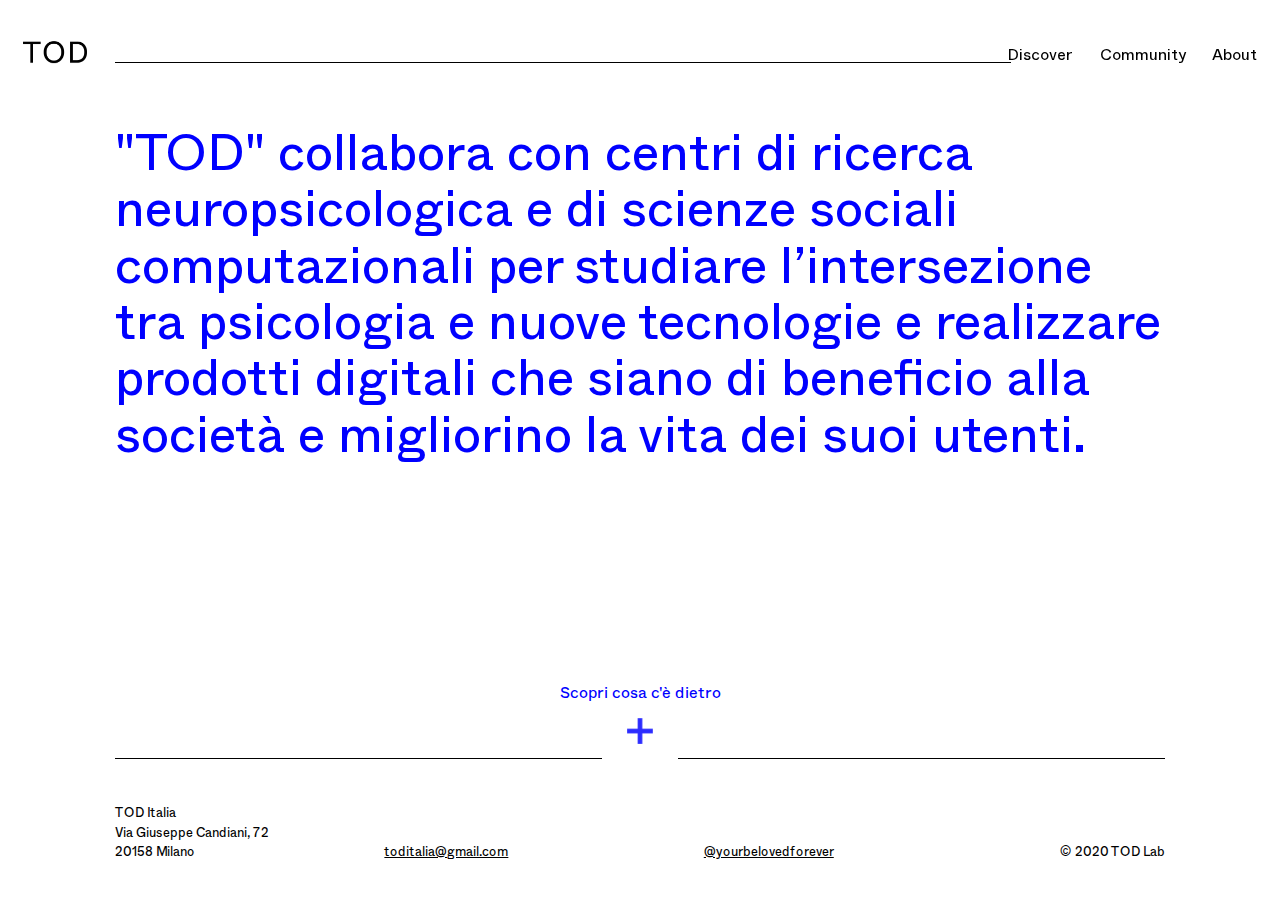
==== commit b71a91ea: "updated" ====
--- a/about.html
+++ b/about.html
@@ -37,10 +37,18 @@
 
   <div id="menu">
   <div id="headerbtns">
+  <a href="index.html" class="headerbtn" id="home-mobile">Home</a>
   <a href="discover.html" class="headerbtn" id="discover">Discover</a>
   <a href="community.html" class="headerbtn" id="community">Community</a>
   <a href="community-mobile.html" class="headerbtn" id="community-mobile">Community</a>
   <a href="about.html" class="headerbtn" id="about">About</a>
+  </div>
+
+  <div id="mobile-footer">
+  <a href="https://www.instagram.com/yourbelovedforever/" id="insta"><img src="assets/img/mobile/insta.png" class="footerlink"></a>
+  <a href="https://www.instagram.com/yourbelovedforever/" id="vimeo"><img src="assets/img/mobile/vimeo.png" class="footerlink"> </a>
+    <div id="foot1" class="foot">TOD Italia, Via Giuseppe Candiani, 72, 20158 Milano</div>
+    <div id="foot2" class="foot">© 2020 TOD Lab</div>
   </div>
   </div>
 
--- a/assets/css/about/about-common.css
+++ b/assets/css/about/about-common.css
@@ -75,6 +75,7 @@
   /* border-style: solid; */
 }
 
+
 #headerline {left: var(--margin); right: 21vw; top: var(--top-margin); height: 1px;}
 
 #menu {
@@ -87,6 +88,8 @@
   /* border-style: solid; */
   transform:translate(0, -20%);
 }
+
+#menu-mobile, #community-mobile, #mobile-footer {display: none};
 
 .headerbtn {
   position: relative;
@@ -94,7 +97,6 @@
   font-size: 1vw;
   font-family: "Whyte", sans-serif;
   color: black;
-  /* border-style: solid; */
 }
 
 #discover, #community {padding-right: var(--header-margin)}
@@ -102,6 +104,7 @@
 a {
 text-decoration: none;
 cursor: crosshair;
+color: black;
 }
 
 /* FOOTER */
@@ -312,7 +315,7 @@
   overflow: hidden;
 }
 
-#video2, #menu-mobile, #community-mobile {display: none}
+#video2, #menu-mobile, #community-mobile, #mobile-footer, #home-mobile {display: none}
 
 
 
--- a/assets/css/mobile-portrait/about/about-common-mp.css
+++ b/assets/css/mobile-portrait/about/about-common-mp.css
@@ -25,6 +25,9 @@
 
 /* TOD BLUE <3 */
  --tod-blue: #2c2cff;
+
+/* FONT SIZE */
+--font-size: 5.2vw;
 }
 
 /* FONT */
@@ -94,7 +97,7 @@
   top: 0;
   width: 100vw;
   height: 100vh;
-  padding-top: 38vh;
+  padding-top: 30vh;
   background: white;
   z-index: var(--menu-layer);
 }
@@ -200,7 +203,7 @@
   top: 12vh;
   left: var(--mobilemargin);
   right: var(--mobilemargin);
-  font-size: 6.5vw;
+  font-size: var(--font-size);
   color: blue;
 }
 
@@ -233,7 +236,7 @@
   top: 0;
   left: 0;
   right: 0;
-  font-size: 6vw;
+  font-size: var(--font-size);
   color: white;
   z-index: var(--overlay-layer);
 }
@@ -321,3 +324,21 @@
 #footer, #footer2{
   display: none;
 }
+
+
+
+
+/* MENU FOOTER */
+#mobile-footer {position: absolute;
+  left: var(--mobilemargin);
+  right: var(--mobilemargin);
+  bottom: 0;
+  margin-bottom: 41vh;
+  z-index: 1000;
+text-align: center;
+font-size: 3vw;
+opacity: 0.7}
+
+.footerlink {width: 7vw; padding-left: 1vw; padding-right: 1vw;}
+
+.foot, .footerlink {padding-bottom: 1vw;}
--- a/assets/css/about/about-common.css
+++ b/assets/css/about/about-common.css
@@ -75,6 +75,7 @@
   /* border-style: solid; */
 }
 
+
 #headerline {left: var(--margin); right: 21vw; top: var(--top-margin); height: 1px;}
 
 #menu {
@@ -87,6 +88,8 @@
   /* border-style: solid; */
   transform:translate(0, -20%);
 }
+
+#menu-mobile, #community-mobile, #mobile-footer {display: none};
 
 .headerbtn {
   position: relative;
@@ -94,7 +97,6 @@
   font-size: 1vw;
   font-family: "Whyte", sans-serif;
   color: black;
-  /* border-style: solid; */
 }
 
 #discover, #community {padding-right: var(--header-margin)}
@@ -102,6 +104,7 @@
 a {
 text-decoration: none;
 cursor: crosshair;
+color: black;
 }
 
 /* FOOTER */
@@ -312,7 +315,7 @@
   overflow: hidden;
 }
 
-#video2, #menu-mobile, #community-mobile {display: none}
+#video2, #menu-mobile, #community-mobile, #mobile-footer, #home-mobile {display: none}
 
 
 
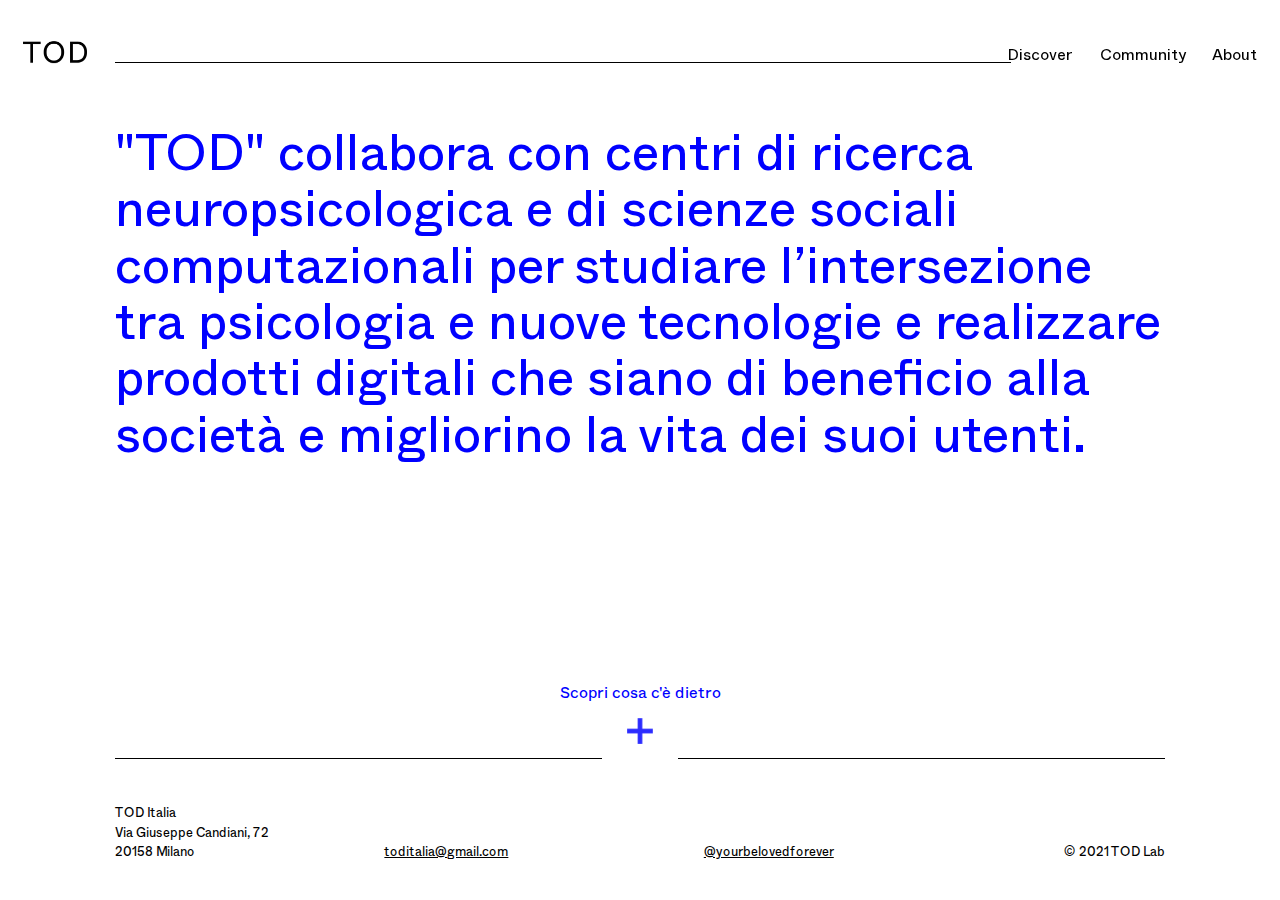
==== commit eaadf067: "updated" ====
--- a/about.html
+++ b/about.html
@@ -48,7 +48,7 @@
   <a href="https://www.instagram.com/yourbelovedforever/" id="insta"><img src="assets/img/mobile/insta.png" class="footerlink"></a>
   <a href="https://www.instagram.com/yourbelovedforever/" id="vimeo"><img src="assets/img/mobile/vimeo.png" class="footerlink"> </a>
     <div id="foot1" class="foot">TOD Italia, Via Giuseppe Candiani, 72, 20158 Milano</div>
-    <div id="foot2" class="foot">© 2020 TOD Lab</div>
+    <div id="foot2" class="foot">© 2021 TOD Lab</div>
   </div>
   </div>
 
@@ -87,9 +87,9 @@
 <div id="footer2">
 <hr id="footerline" style="position: absolute; height: 1px; border-style: none; background-color: black">
 <div id="foot1" class="foot">TOD Italia<br>Via Giuseppe Candiani, 72<br>20158 Milano</div>
-<div id="foot2" class="foot"><a href="mailto:abc@example.com" class="footerlink">toditalia@gmail.com</a></div>
+<div id="foot2" class="foot"><a href="mailto:abc@example.com" class="footerlink">info@toditalia.com</a></div>
 <div id="foot3" class="foot"><a href="https://www.instagram.com/yourbelovedforever/" class="footerlink">@yourbelovedforever</a></div>
-<div id="foot4" class="foot">© 2020 TOD Lab</div>
+<div id="foot4" class="foot">© 2021 TOD Lab</div>
 </div>
 </div>
 
@@ -99,7 +99,7 @@
 <div id="foot1" class="foot">TOD Italia<br>Via Giuseppe Candiani, 72<br>20158 Milano</div>
 <div id="foot2" class="foot"><a href="mailto:abc@example.com" class="footerlink">toditalia@gmail.com</a></div>
 <div id="foot3" class="foot"><a href="https://www.instagram.com/yourbelovedforever/" class="footerlink">@yourbelovedforever</a></div>
-<div id="foot4" class="foot">© 2020 TOD Lab</div>
+<div id="foot4" class="foot">© 2021 TOD Lab</div>
 </div>
 
 
